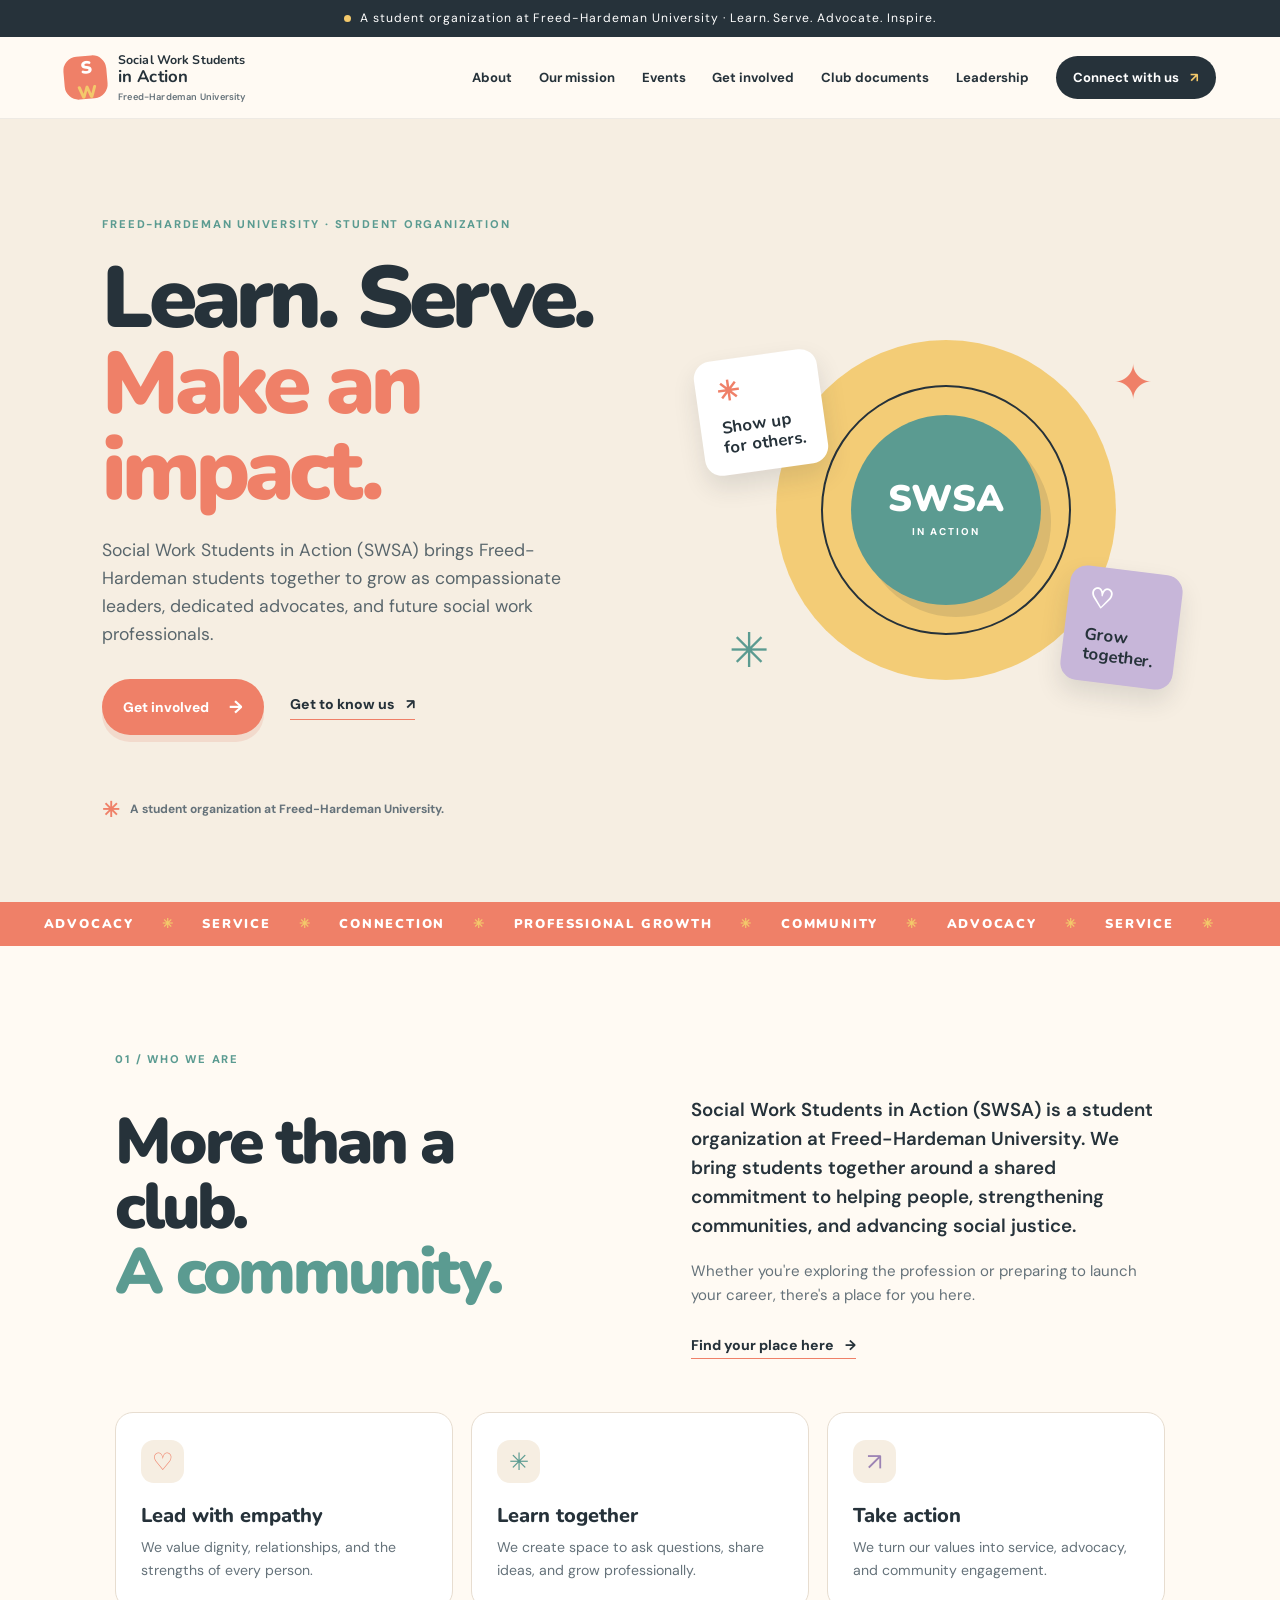
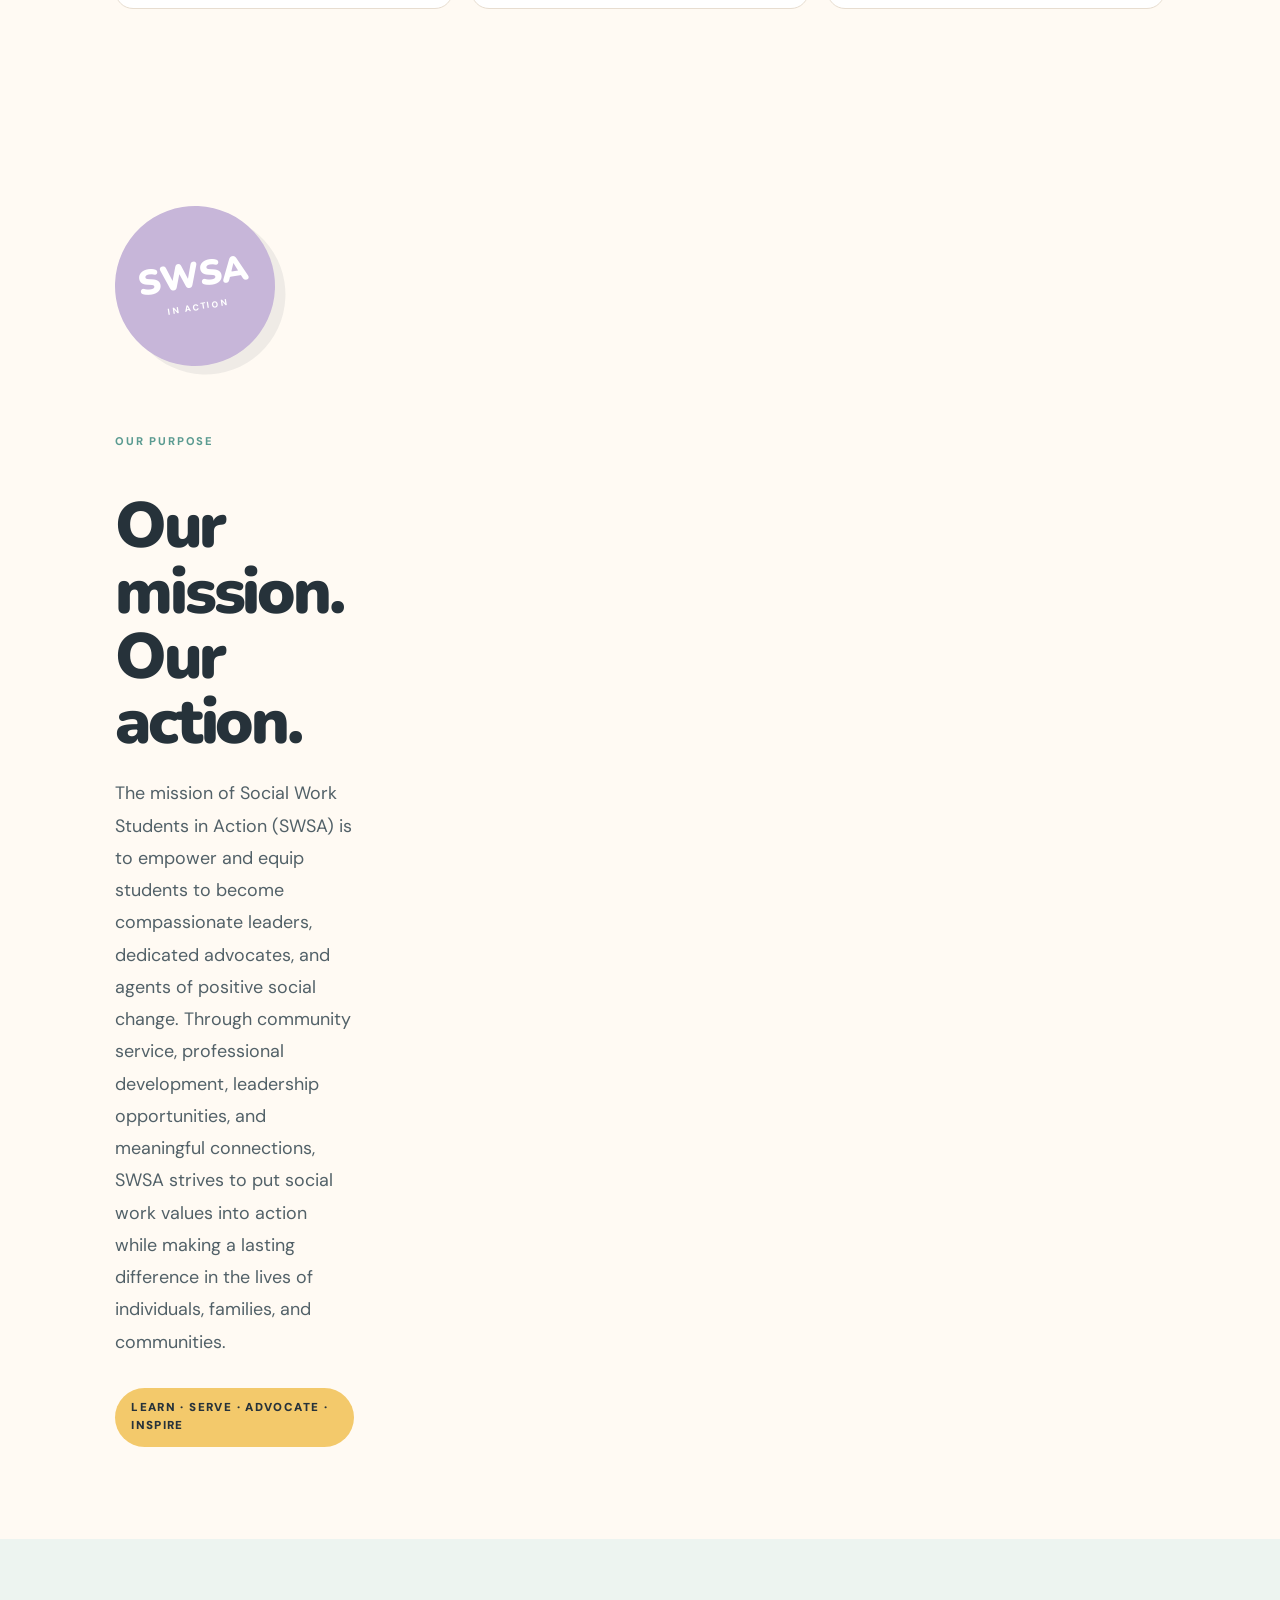
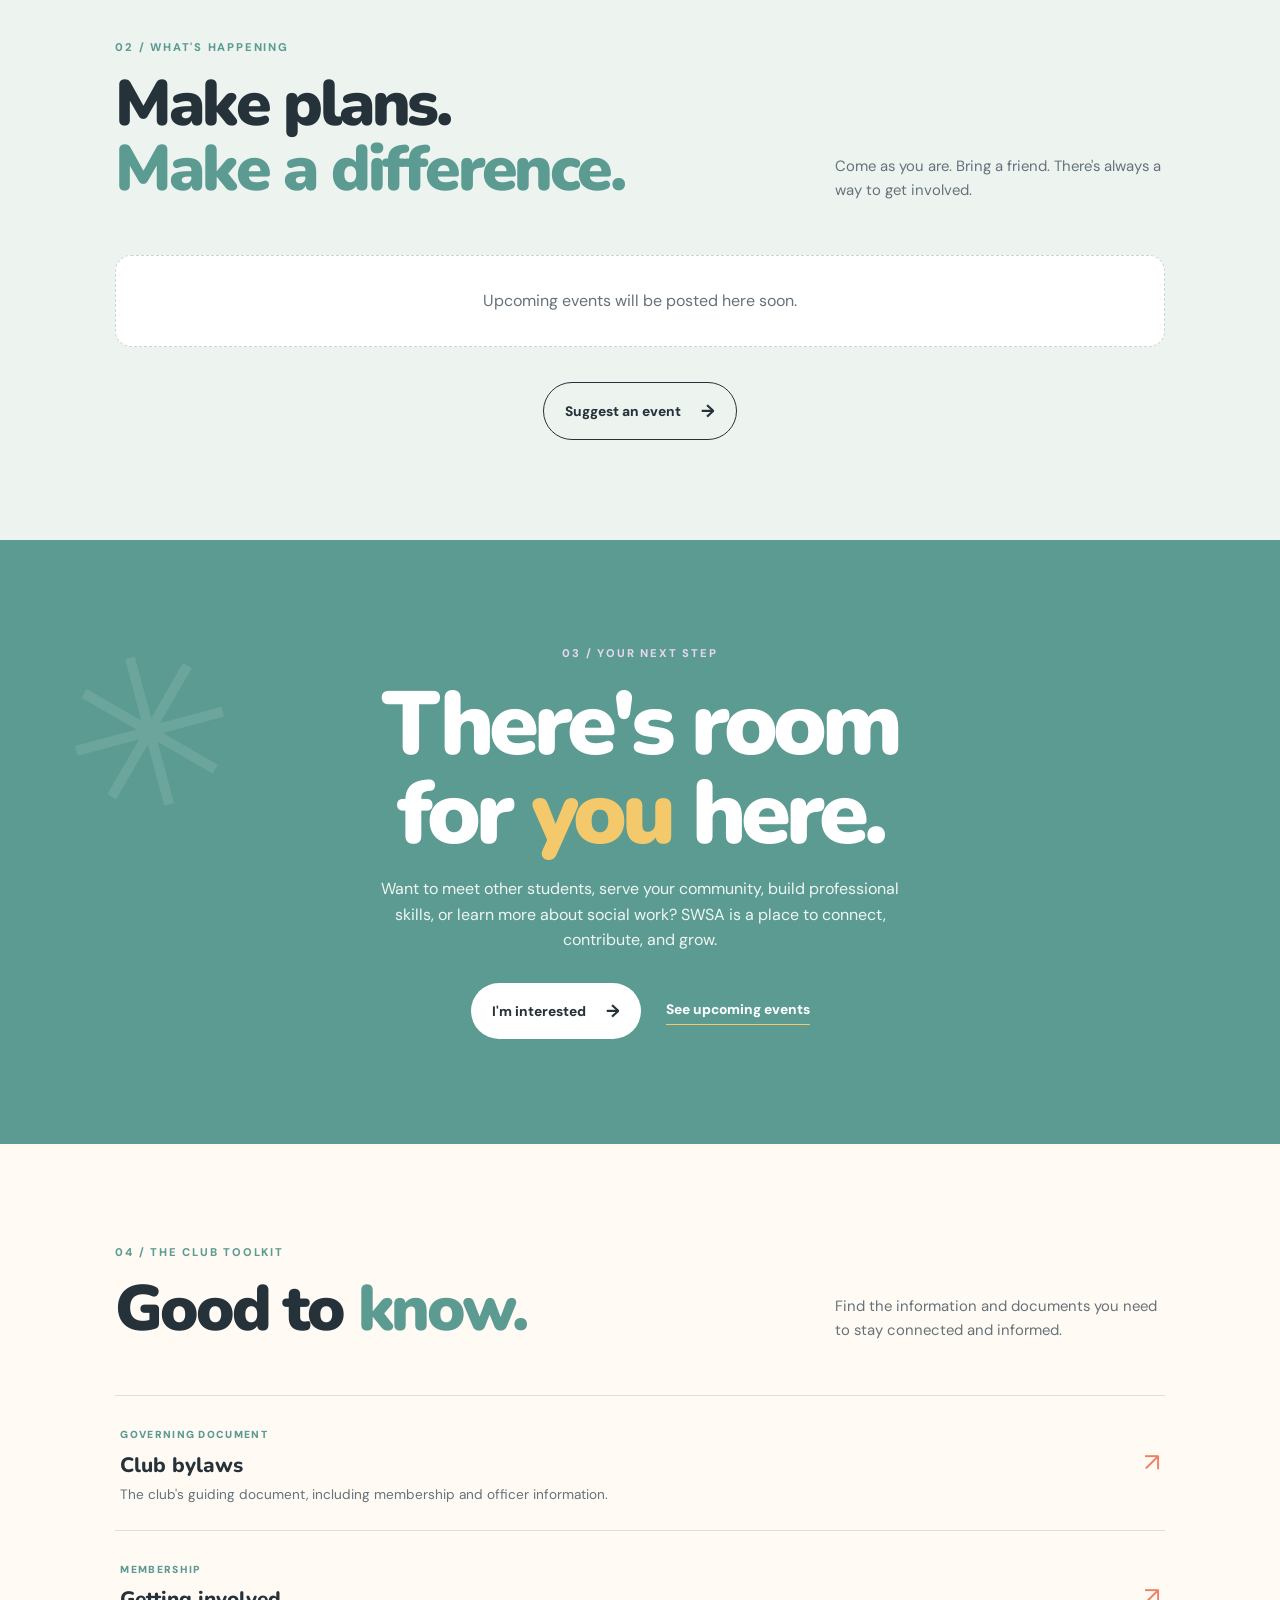
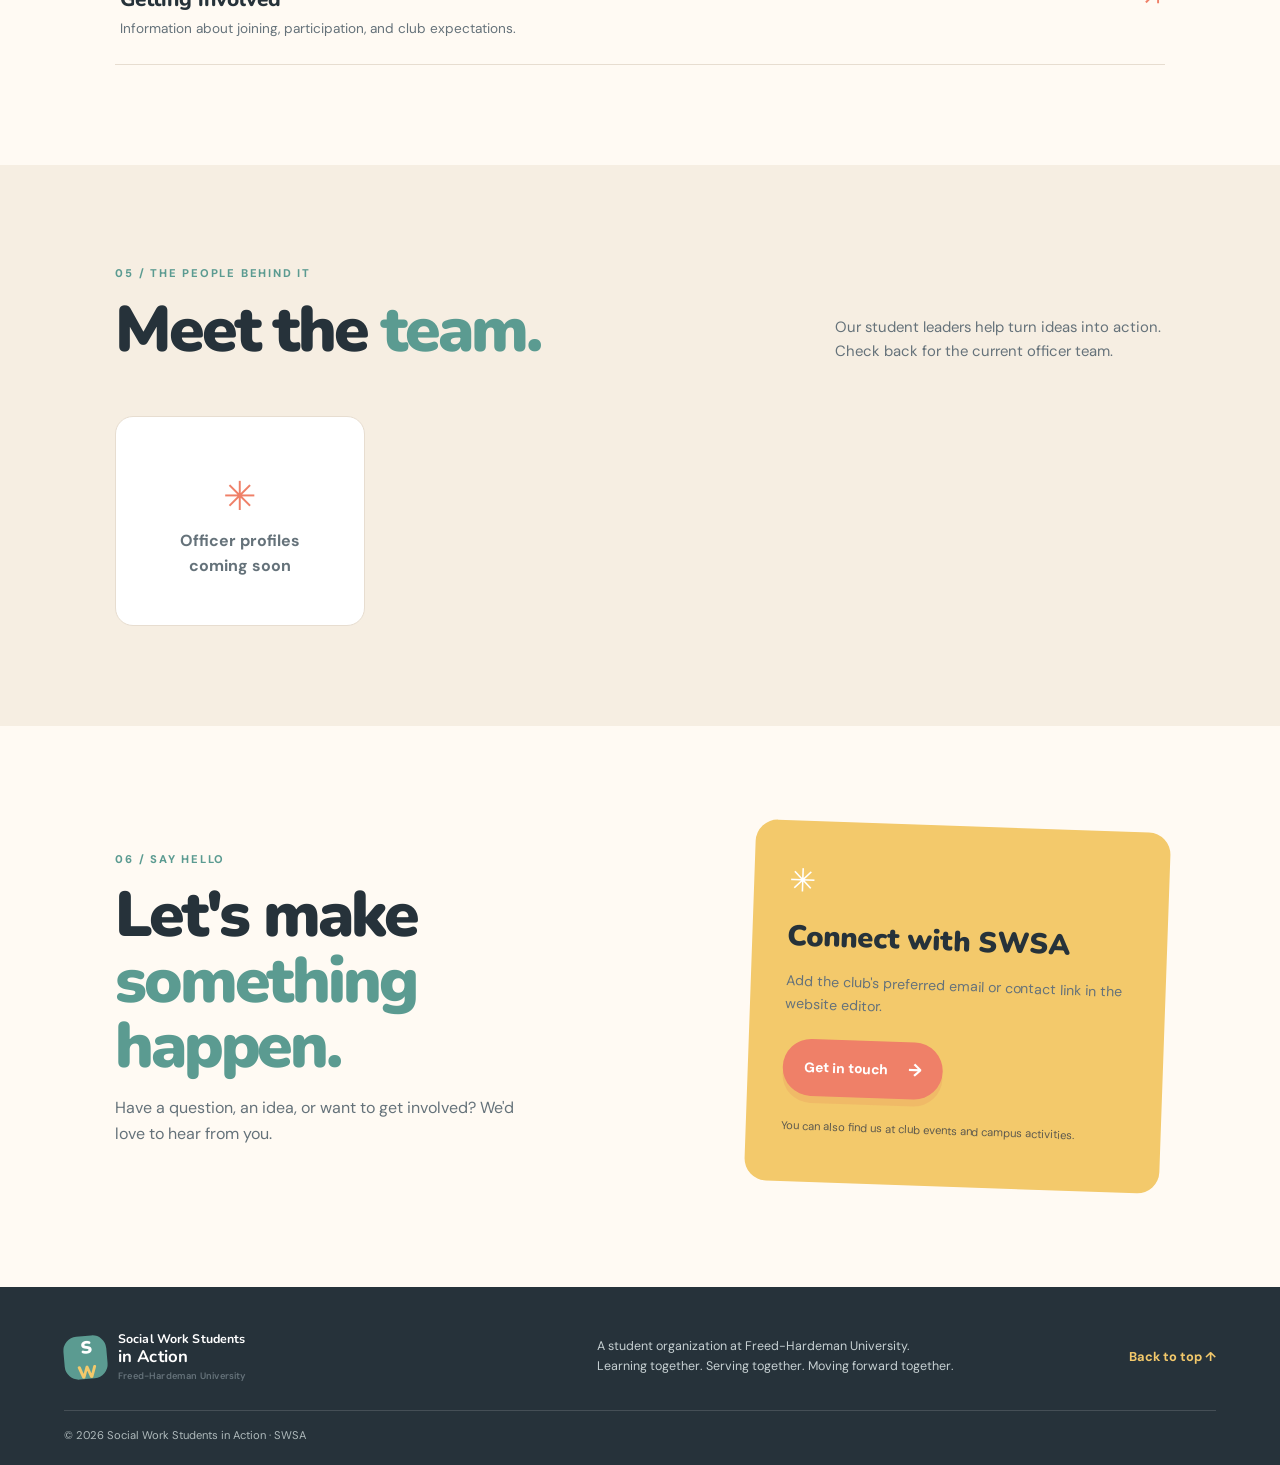
==== index.html @ 21ebb4bf "Add files via upload" ====
<!doctype html>
<html lang="en">
<head>
  <meta charset="utf-8"><meta name="viewport" content="width=device-width,initial-scale=1">
  <meta name="description" content="Social Work Students in Action (SWSA) — connection, service, and professional growth.">
  <title>Social Work Students in Action | SWSA</title>
  <link rel="preconnect" href="https://fonts.googleapis.com"><link rel="preconnect" href="https://fonts.gstatic.com" crossorigin>
  <link href="https://fonts.googleapis.com/css2?family=DM+Sans:wght@400;500;600;700&family=Nunito:wght@600;700;800;900&display=swap" rel="stylesheet">
  <link rel="stylesheet" href="styles.css">
</head>
<body>
  <div class="announcement" id="announcement"><span class="announcement-dot"></span><span id="announcementText">Making connections. Creating change. Taking action.</span></div>
  <header class="site-header">
    <a class="brand" href="#home" aria-label="SWSA home"><span class="brand-mark">S<span>W</span></span><span class="brand-name">Social Work Students<br><b>in Action</b><small class="brand-affiliation">Freed-Hardeman University</small></span></a>
    <button class="menu-toggle" id="menuToggle" aria-label="Open navigation" aria-expanded="false">☰</button>
    <nav id="mainNav"><a href="#about">About</a><a href="#mission">Our mission</a><a href="#events">Events</a><a href="#get-involved">Get involved</a><a href="#documents">Club documents</a><a href="#leadership">Leadership</a><a class="nav-cta" href="#contact">Connect with us <span>↗</span></a></nav>
  </header>
  <main>
    <section class="hero" id="home">
      <div class="hero-copy"><p class="eyebrow" id="heroEyebrow">FREED-HARDEMAN UNIVERSITY · STUDENT ORGANIZATION</p><h1 id="heroTitle">Learn. Serve.<br><span>Make an impact.</span></h1><p class="hero-lede" id="heroIntro">Social Work Students in Action (SWSA) brings Freed-Hardeman students together to grow as compassionate leaders, dedicated advocates, and future social work professionals.</p><div class="hero-actions"><a class="button button-primary" href="#get-involved">Get involved <span>→</span></a><a class="text-link" href="#about">Get to know us <span>↗</span></a></div><div class="hero-note"><span class="sparkle">✳</span><span>A student organization at Freed-Hardeman University.</span></div></div>
      <div class="hero-art" aria-label="Decorative illustration"><div class="art-sun"></div><div class="art-card art-card-one"><span>✳</span><b>Show up<br>for others.</b></div><div class="art-card art-card-two"><span>♡</span><b>Grow<br>together.</b></div><div class="art-circle"><div class="circle-inner">SWSA<br><small>IN ACTION</small></div></div><div class="art-leaf leaf-one">✦</div><div class="art-leaf leaf-two">✳</div></div>
    </section>
    <section class="ticker"><div>ADVOCACY <i>✳</i> SERVICE <i>✳</i> CONNECTION <i>✳</i> PROFESSIONAL GROWTH <i>✳</i> COMMUNITY <i>✳</i> ADVOCACY <i>✳</i> SERVICE <i>✳</i></div></section>
    <section class="section about-section" id="about"><div class="section-kicker">01 / WHO WE ARE</div><div class="section-grid"><div><h2 id="aboutTitle">More than a club.<br><span>A community.</span></h2></div><div><p class="section-lede" id="aboutText">Social Work Students in Action (SWSA) brings students together around a shared commitment to helping people, strengthening communities, and advancing social justice.</p><p id="aboutExtra">Whether you're exploring the profession or preparing to launch your career, there's a place for you here.</p><a class="underlined-link" href="#get-involved">Find your place here <span>→</span></a></div></div><div class="values-grid" id="valuesGrid"><article><span class="value-icon">♡</span><h3>Lead with empathy</h3><p>We value dignity, relationships, and the strengths of every person.</p></article><article><span class="value-icon">✳</span><h3>Learn together</h3><p>We create space to ask questions, share ideas, and grow professionally.</p></article><article><span class="value-icon">↗</span><h3>Take action</h3><p>We turn our values into service, advocacy, and community engagement.</p></article></div></section>
    <section class="mission-section" id="mission"><div class="mission-stamp">SWSA<br><small>IN ACTION</small></div><div class="section-kicker">OUR PURPOSE</div><div class="mission-copy"><h2 id="missionTitle">Our mission.<br><span>Our action.</span></h2><p id="missionStatement">The mission of Social Work Students in Action (SWSA) is to empower and equip students to become compassionate leaders, dedicated advocates, and agents of positive social change. Through community service, professional development, leadership opportunities, and meaningful connections, SWSA strives to put social work values into action while making a lasting difference in the lives of individuals, families, and communities.</p><div class="mission-tagline" id="missionTagline">LEARN · SERVE · ADVOCATE · INSPIRE</div></div></section>
    <section class="events-section" id="events"><div class="section-head"><div><div class="section-kicker">02 / WHAT'S HAPPENING</div><h2>Make plans.<br><span>Make a difference.</span></h2></div><p>Come as you are. Bring a friend. There's always a way to get involved.</p></div><div class="events-grid" id="eventsGrid"><div class="empty-state">Upcoming events will be posted here soon.</div></div><div class="centered"><a class="button button-outline" href="#contact">Suggest an event <span>→</span></a></div></section>
    <section class="join-section" id="get-involved"><div class="join-shape">✳</div><div class="section-kicker">03 / YOUR NEXT STEP</div><h2>There's room<br>for <span>you</span> here.</h2><p id="joinText">Whether you want to meet other students, volunteer, build your resume, or learn more about the profession, SWSA is a place to get connected.</p><div class="join-actions"><a class="button button-light" id="joinLink" href="#contact">I'm interested <span>→</span></a><a class="join-secondary" href="#events">See upcoming events</a></div></section>
    <section class="resources-section" id="documents"><div class="section-head"><div><div class="section-kicker">04 / THE CLUB TOOLKIT</div><h2>Good to <span>know.</span></h2></div><p>Find the information and documents you need to stay connected and informed.</p></div><div class="resource-list" id="documentsList"><div class="resource-row"><div><span class="resource-type">GOVERNING DOCUMENT</span><h3>Club bylaws</h3><p>The club's guiding document, including membership and officer information.</p></div><span class="resource-arrow">↗</span></div><div class="resource-row"><div><span class="resource-type">MEMBERSHIP</span><h3>Getting involved</h3><p>Information about joining, participation, and club expectations.</p></div><span class="resource-arrow">↗</span></div></div></section>
    <section class="leadership-section" id="leadership"><div class="section-kicker">05 / THE PEOPLE BEHIND IT</div><div class="section-head"><h2>Meet the <span>team.</span></h2><p>Our student leaders help turn ideas into action. Check back for the current officer team.</p></div><div class="leaders-grid" id="leadersGrid"><div class="leader-placeholder"><span>✳</span><b>Officer profiles<br>coming soon</b></div></div></section>
    <section class="contact-section" id="contact"><div><div class="section-kicker">06 / SAY HELLO</div><h2>Let's make<br><span>something happen.</span></h2><p id="contactText">Have a question, an idea, or want to get involved? We'd love to hear from you.</p></div><div class="contact-card"><span class="contact-spark">✳</span><h3>Connect with SWSA</h3><p id="contactEmail">Add the club's preferred email or contact link in the website editor.</p><a id="contactLink" class="button button-primary" href="mailto:">Get in touch <span>→</span></a><p class="small-note">You can also find us at club events and campus activities.</p></div></section>
  </main>
  <footer><a class="brand footer-brand" href="#home"><span class="brand-mark">S<span>W</span></span><span class="brand-name">Social Work Students<br><b>in Action</b><small class="brand-affiliation">Freed-Hardeman University</small></span></a><p>A student organization at Freed-Hardeman University.<br>Learning together. Serving together. Moving forward together.</p><a href="#home" class="back-top">Back to top ↑</a><div class="copyright">© <span id="year"></span> Social Work Students in Action · SWSA</div></footer>
  <script src="script.js"></script>
</body></html>
---- styles.css ----
:root{--ink:#26323a;--muted:#65727a;--paper:#fffaf3;--cream:#f6eee2;--coral:#ef8068;--coral-dark:#d96550;--teal:#5b9b91;--yellow:#f3c96b;--lilac:#c7b6d9;--line:#e7ddd0;--white:#fff;--display:'Nunito',sans-serif;--body:'DM Sans',sans-serif}*{box-sizing:border-box}html{scroll-behavior:smooth;scroll-padding-top:90px}body{margin:0;background:var(--paper);color:var(--ink);font-family:var(--body);line-height:1.6}.announcement{background:var(--ink);color:#fff;text-align:center;padding:9px 18px;font-size:.76rem;letter-spacing:.08em}.announcement-dot{display:inline-block;width:7px;height:7px;border-radius:50%;background:var(--yellow);margin-right:9px}.site-header{height:82px;padding:0 max(5vw,24px);display:flex;align-items:center;justify-content:space-between;background:var(--paper);position:sticky;top:0;z-index:20;border-bottom:1px solid rgba(38,50,58,.08)}.brand{display:flex;align-items:center;gap:11px;text-decoration:none;color:var(--ink)}.brand-mark{width:43px;height:43px;border-radius:14px;background:var(--coral);color:white;display:grid;place-items:center;font:900 1.1rem var(--display);letter-spacing:-.1em;transform:rotate(-5deg)}.brand-mark span{color:var(--yellow)}.brand-name{font:700 .78rem/1.15 var(--display);letter-spacing:.01em}.brand-name b{font-size:1.05rem}.brand-affiliation{display:block;font:600 .58rem var(--body);color:var(--muted);letter-spacing:.02em;margin-top:4px}.site-header nav{display:flex;align-items:center;gap:clamp(14px,2.1vw,32px)}.site-header nav a{color:var(--ink);font-size:.82rem;text-decoration:none;font-weight:700}.site-header nav a:hover,.text-link:hover,.underlined-link:hover{color:var(--coral-dark)}.site-header nav .nav-cta{background:var(--ink);color:white;padding:11px 17px;border-radius:30px}.nav-cta span{color:var(--yellow);padding-left:8px}.menu-toggle{display:none;border:0;background:none;font-size:1.5rem;color:var(--ink)}.hero{min-height:590px;padding:85px max(8vw,30px) 76px;display:grid;grid-template-columns:1.05fr .95fr;align-items:center;gap:4vw;overflow:hidden;background:var(--cream)}.eyebrow,.section-kicker{font-size:.7rem;letter-spacing:.16em;font-weight:800;color:var(--teal)}.hero h1,.join-section h2{font:900 clamp(3.5rem,6.8vw,6.5rem)/.99 var(--display);letter-spacing:-.055em;margin:22px 0}.hero h1 span{color:var(--coral)}.hero-lede{font-size:1.1rem;max-width:510px;color:#59666c}.hero-actions{display:flex;align-items:center;gap:26px;margin-top:30px}.button{display:inline-flex;align-items:center;gap:20px;text-decoration:none;font-weight:800;font-size:.86rem;padding:14px 21px;border-radius:40px;transition:.2s}.button:hover{transform:translateY(-2px)}.button-primary{background:var(--coral);color:white;box-shadow:0 7px 0 rgba(217,101,80,.15)}.button-primary:hover{background:var(--coral-dark)}.button span{font-size:1.1rem}.text-link,.underlined-link{color:var(--ink);font-weight:800;text-decoration:none;border-bottom:1px solid var(--coral);padding-bottom:4px;font-size:.88rem}.text-link span,.underlined-link span{margin-left:8px}.hero-note{display:flex;align-items:center;gap:10px;margin-top:58px;color:var(--muted);font-size:.75rem;font-weight:700}.sparkle{color:var(--coral);font-size:1.3rem}.hero-art{height:410px;position:relative;max-width:520px;width:100%;justify-self:center}.art-sun{position:absolute;width:340px;height:340px;background:var(--yellow);border-radius:50%;top:30px;left:85px;opacity:.9}.art-circle{position:absolute;width:250px;height:250px;border:2px solid var(--ink);border-radius:50%;top:75px;left:130px;display:grid;place-items:center;transform:rotate(12deg)}.circle-inner{width:190px;height:190px;border-radius:50%;background:var(--teal);color:white;display:grid;place-content:center;text-align:center;font:900 2.3rem/.95 var(--display);transform:rotate(-12deg);box-shadow:10px 12px 0 rgba(38,50,58,.12)}.circle-inner small{font:800 .62rem var(--body);letter-spacing:.2em;margin-top:8px}.art-card{position:absolute;z-index:2;padding:17px 21px;border-radius:17px;box-shadow:0 12px 24px #26323a20;font:800 1.05rem/1.2 var(--display)}.art-card span{display:block;font-size:1.7rem;margin-bottom:8px}.art-card-one{background:#fff;top:45px;left:8px;transform:rotate(-8deg)}.art-card-one span{color:var(--coral)}.art-card-two{background:var(--lilac);right:0;bottom:35px;transform:rotate(7deg)}.art-card-two span{color:#fff}.art-leaf{position:absolute;color:var(--coral);font-size:3rem}.leaf-one{right:25px;top:35px}.leaf-two{left:38px;bottom:30px;color:var(--teal)}.ticker{overflow:hidden;background:var(--coral);color:white;padding:13px 0;font:900 .8rem var(--display);letter-spacing:.14em;white-space:nowrap}.ticker div{text-align:center}.ticker i{font-style:normal;color:var(--yellow);padding:0 22px}.section{padding:105px max(9vw,30px)}.section-grid{display:grid;grid-template-columns:1fr 1fr;gap:8vw;margin:26px 0 55px}.section h2,.section-head h2,.resources-section h2,.leadership-section h2,.contact-section h2{font:900 clamp(2.8rem,5vw,4.8rem)/1.02 var(--display);letter-spacing:-.05em;margin:15px 0}.section h2 span,.section-head h2 span,.resources-section h2 span,.leadership-section h2 span,.contact-section h2 span{color:var(--teal)}.section-lede{font-size:1.17rem;font-weight:600;line-height:1.55;margin-top:0}.section-grid p:not(.section-lede){color:var(--muted);font-size:.94rem;margin-bottom:25px}.values-grid{display:grid;grid-template-columns:repeat(3,1fr);gap:18px}.values-grid article{background:white;border:1px solid var(--line);border-radius:18px;padding:27px 25px}.value-icon{display:grid;place-items:center;width:43px;height:43px;border-radius:13px;background:var(--cream);color:var(--coral);font-size:1.5rem}.values-grid article:nth-child(2) .value-icon{color:var(--teal)}.values-grid article:nth-child(3) .value-icon{color:#9c83b4}.values-grid h3{font:800 1.25rem var(--display);margin:19px 0 7px}.values-grid p{font-size:.88rem;color:var(--muted);margin:0}.events-section{background:#edf4f0;padding:100px max(9vw,30px)}.section-head{display:flex;align-items:end;justify-content:space-between;gap:40px;margin-bottom:38px}.section-head>p{max-width:330px;color:var(--muted);font-size:.93rem}.events-grid{display:grid;grid-template-columns:repeat(3,1fr);gap:18px}.event-card{background:white;border-radius:18px;overflow:hidden;border:1px solid #dce8e2}.event-top{height:125px;background:var(--yellow);padding:20px;display:flex;justify-content:space-between;align-items:flex-start}.event-card:nth-child(3n+2) .event-top{background:var(--lilac)}.event-card:nth-child(3n) .event-top{background:#f3b3a4}.event-date{font:900 2rem/.9 var(--display)}.event-date small{display:block;font:800 .68rem var(--body);letter-spacing:.1em;margin-top:8px}.event-type{font-size:.65rem;letter-spacing:.1em;font-weight:900;background:#ffffff9c;padding:7px 10px;border-radius:20px}.event-body{padding:22px}.event-body h3{font:800 1.25rem var(--display);margin:0 0 8px}.event-body p{font-size:.85rem;color:var(--muted);margin:0 0 15px}.event-meta{font-size:.75rem;font-weight:700;color:var(--teal)}.event-link{display:inline-block;margin-top:15px;color:var(--ink);font-size:.8rem;font-weight:800;text-decoration:none;border-bottom:1px solid var(--coral)}.empty-state{grid-column:1/-1;background:#fff;border:1px dashed #c8d8d0;border-radius:16px;padding:32px;text-align:center;color:var(--muted)}.centered{text-align:center;margin-top:35px}.button-outline{border:1px solid var(--ink);color:var(--ink)}.join-section{position:relative;text-align:center;padding:105px 24px;background:var(--teal);color:white;overflow:hidden}.join-section .section-kicker{color:#e5d7f1}.join-section h2{font-size:clamp(3.5rem,7vw,6rem);margin:18px 0}.join-section h2 span{color:var(--yellow)}.join-section>p{max-width:540px;margin:0 auto;color:#f0f7f4}.join-actions{display:flex;justify-content:center;align-items:center;gap:25px;margin-top:30px}.button-light{background:white;color:var(--ink)}.join-secondary{color:white;font-size:.86rem;font-weight:800;text-decoration:none;border-bottom:1px solid var(--yellow);padding-bottom:4px}.join-shape{position:absolute;font-size:13rem;opacity:.1;left:5%;top:5%;transform:rotate(-15deg)}.resources-section,.leadership-section{padding:100px max(9vw,30px)}.resource-list{border-top:1px solid var(--line)}.resource-row{display:flex;align-items:center;justify-content:space-between;gap:20px;padding:24px 5px;border-bottom:1px solid var(--line);text-decoration:none;color:var(--ink)}.resource-row h3{font:800 1.3rem var(--display);margin:5px 0}.resource-row p{font-size:.85rem;color:var(--muted);margin:0}.resource-type{font-size:.64rem;letter-spacing:.13em;color:var(--teal);font-weight:900}.resource-arrow{font-size:1.6rem;color:var(--coral)}.leadership-section{background:var(--cream)}.leaders-grid{display:grid;grid-template-columns:repeat(4,1fr);gap:17px}.leader-card,.leader-placeholder{background:white;border-radius:18px;padding:20px;border:1px solid var(--line)}.leader-avatar{height:160px;border-radius:13px;background:var(--lilac);display:grid;place-items:center;font:900 3rem var(--display);color:white;margin-bottom:15px}.leader-card:nth-child(3n+2) .leader-avatar{background:var(--teal)}.leader-card:nth-child(3n) .leader-avatar{background:var(--coral)}.leader-card h3{font:800 1.1rem var(--display);margin:0}.leader-card p{font-size:.8rem;color:var(--muted);margin:3px 0}.leader-placeholder{min-height:210px;display:grid;place-content:center;text-align:center;color:var(--muted)}.leader-placeholder span{font-size:2.5rem;color:var(--coral)}.contact-section{padding:100px max(9vw,30px);display:grid;grid-template-columns:1fr .8fr;gap:9vw;align-items:center}.contact-section h2{font-size:clamp(2.8rem,5vw,4.8rem)}.contact-section>div>p{max-width:420px;color:var(--muted)}.contact-card{position:relative;background:var(--yellow);padding:35px;border-radius:22px;transform:rotate(2deg)}.contact-spark{font-size:2rem;color:white}.contact-card h3{font:900 1.8rem var(--display);margin:10px 0}.contact-card p{font-size:.88rem}.contact-card .button{margin-top:10px}.contact-card .small-note{font-size:.7rem;color:#5d594e;margin-top:22px}footer{background:var(--ink);color:white;padding:38px max(5vw,24px) 20px;display:grid;grid-template-columns:1fr 1fr auto;gap:20px;align-items:center}.footer-brand{color:white}.footer-brand .brand-mark{background:var(--teal)}footer>p{font-size:.78rem;color:#c6d0d2}footer .back-top{color:var(--yellow);font-size:.8rem;text-decoration:none;font-weight:700}.copyright{grid-column:1/-1;border-top:1px solid #ffffff24;padding-top:16px;color:#aeb9bb;font-size:.7rem}.hidden{display:none!important}
@media(max-width:900px){.site-header nav{gap:12px}.site-header nav a{font-size:.73rem}.hero{padding-top:60px}.hero-art{transform:scale(.88)}.section-grid{gap:4vw}.leaders-grid{grid-template-columns:repeat(2,1fr)}}
@media(max-width:700px){.site-header{height:72px}.menu-toggle{display:block}.site-header nav{display:none;position:absolute;top:71px;left:0;right:0;background:var(--paper);padding:18px 24px 25px;box-shadow:0 12px 18px #26323a14;flex-direction:column;align-items:stretch}.site-header nav.open{display:flex}.site-header nav a{font-size:.9rem;padding:8px}.site-header nav .nav-cta{text-align:center;margin-top:5px}.hero{grid-template-columns:1fr;padding:58px 25px 35px}.hero h1{font-size:clamp(3.6rem,15vw,5.2rem)}.hero-art{height:340px;transform:scale(.78);transform-origin:top center;margin-bottom:-45px}.hero-note{margin-top:35px}.section,.events-section,.resources-section,.leadership-section,.contact-section{padding:72px 25px}.section-grid,.contact-section{grid-template-columns:1fr;gap:20px}.values-grid,.events-grid{grid-template-columns:1fr}.section-head{display:block}.section-head>p{margin-top:18px}.join-section{padding:78px 25px}.join-actions{flex-direction:column;gap:17px}.leaders-grid{grid-template-columns:1fr 1fr}.leader-avatar{height:120px}.contact-card{max-width:440px}.resource-row{align-items:flex-start}.resource-row p{max-width:270px}footer{grid-template-columns:1fr auto}footer>p{grid-column:1/-1;grid-row:2;margin:0}.copyright{grid-row:3}.footer-brand{grid-column:1}.back-top{grid-column:2;grid-row:1}}

.mission-section{position:relative;display:grid;grid-template-columns:.32fr 1fr;gap:5vw;align-items:center;padding:92px max(9vw,30px);background:#fffaf3;overflow:hidden}.mission-section .section-kicker{grid-column:1/-1;margin-bottom:-24px}.mission-copy{max-width:820px}.mission-copy h2{font:900 clamp(2.8rem,5vw,4.6rem)/1.02 var(--display);letter-spacing:-.05em;margin:0 0 22px}.mission-copy h2 span{color:var(--coral)}.mission-copy>p{font-size:1.12rem;line-height:1.8;color:#526168;max-width:780px}.mission-tagline{display:inline-block;margin-top:12px;padding:11px 16px;border-radius:30px;background:#f3c96b;color:#26323a;font-size:.72rem;font-weight:900;letter-spacing:.12em}.mission-stamp{width:160px;height:160px;border-radius:50%;display:grid;place-content:center;text-align:center;background:var(--lilac);color:white;font:900 2.2rem/.95 var(--display);transform:rotate(-9deg);box-shadow:9px 10px 0 #26323a12}.mission-stamp small{font:800 .55rem var(--body);letter-spacing:.2em;margin-top:8px}@media(max-width:700px){.mission-section{grid-template-columns:1fr;padding:72px 25px;gap:24px}.mission-section .section-kicker{margin-bottom:0}.mission-stamp{width:112px;height:112px;font-size:1.6rem}.mission-copy h2{font-size:3rem}}
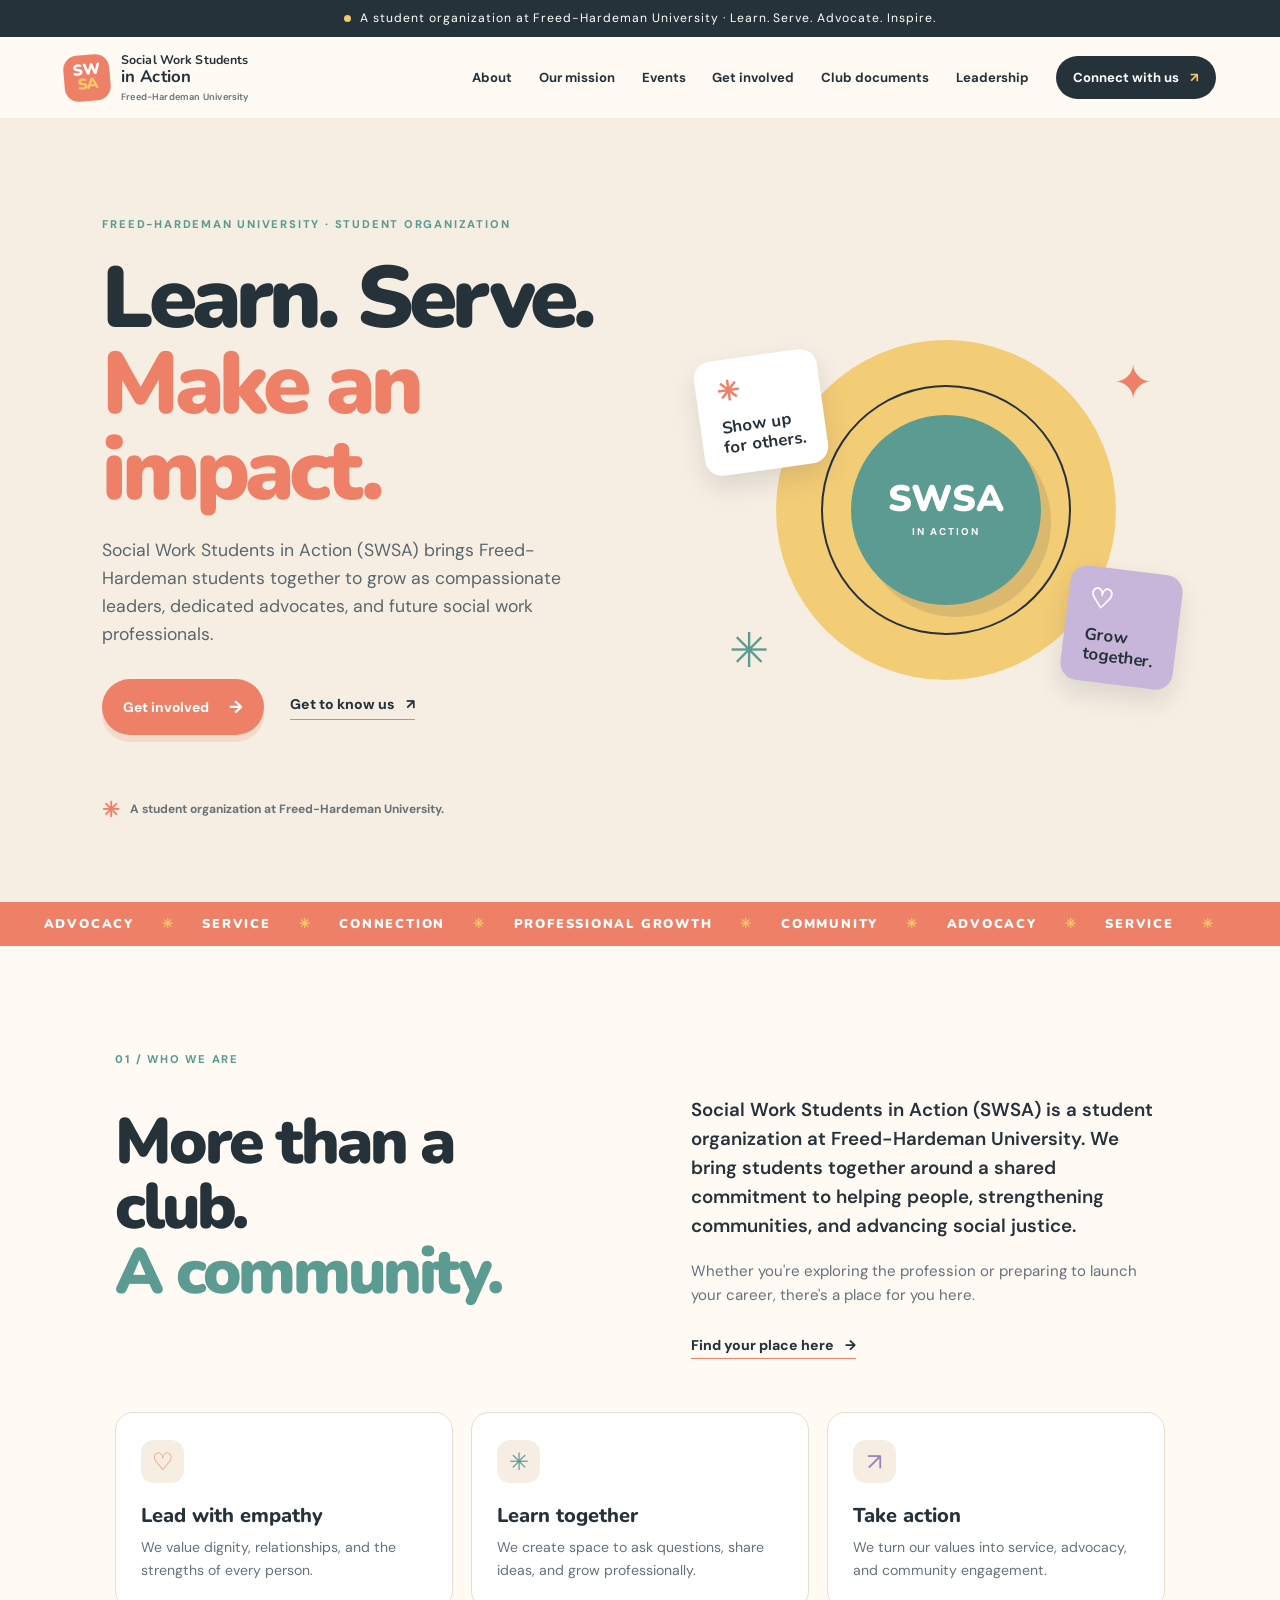
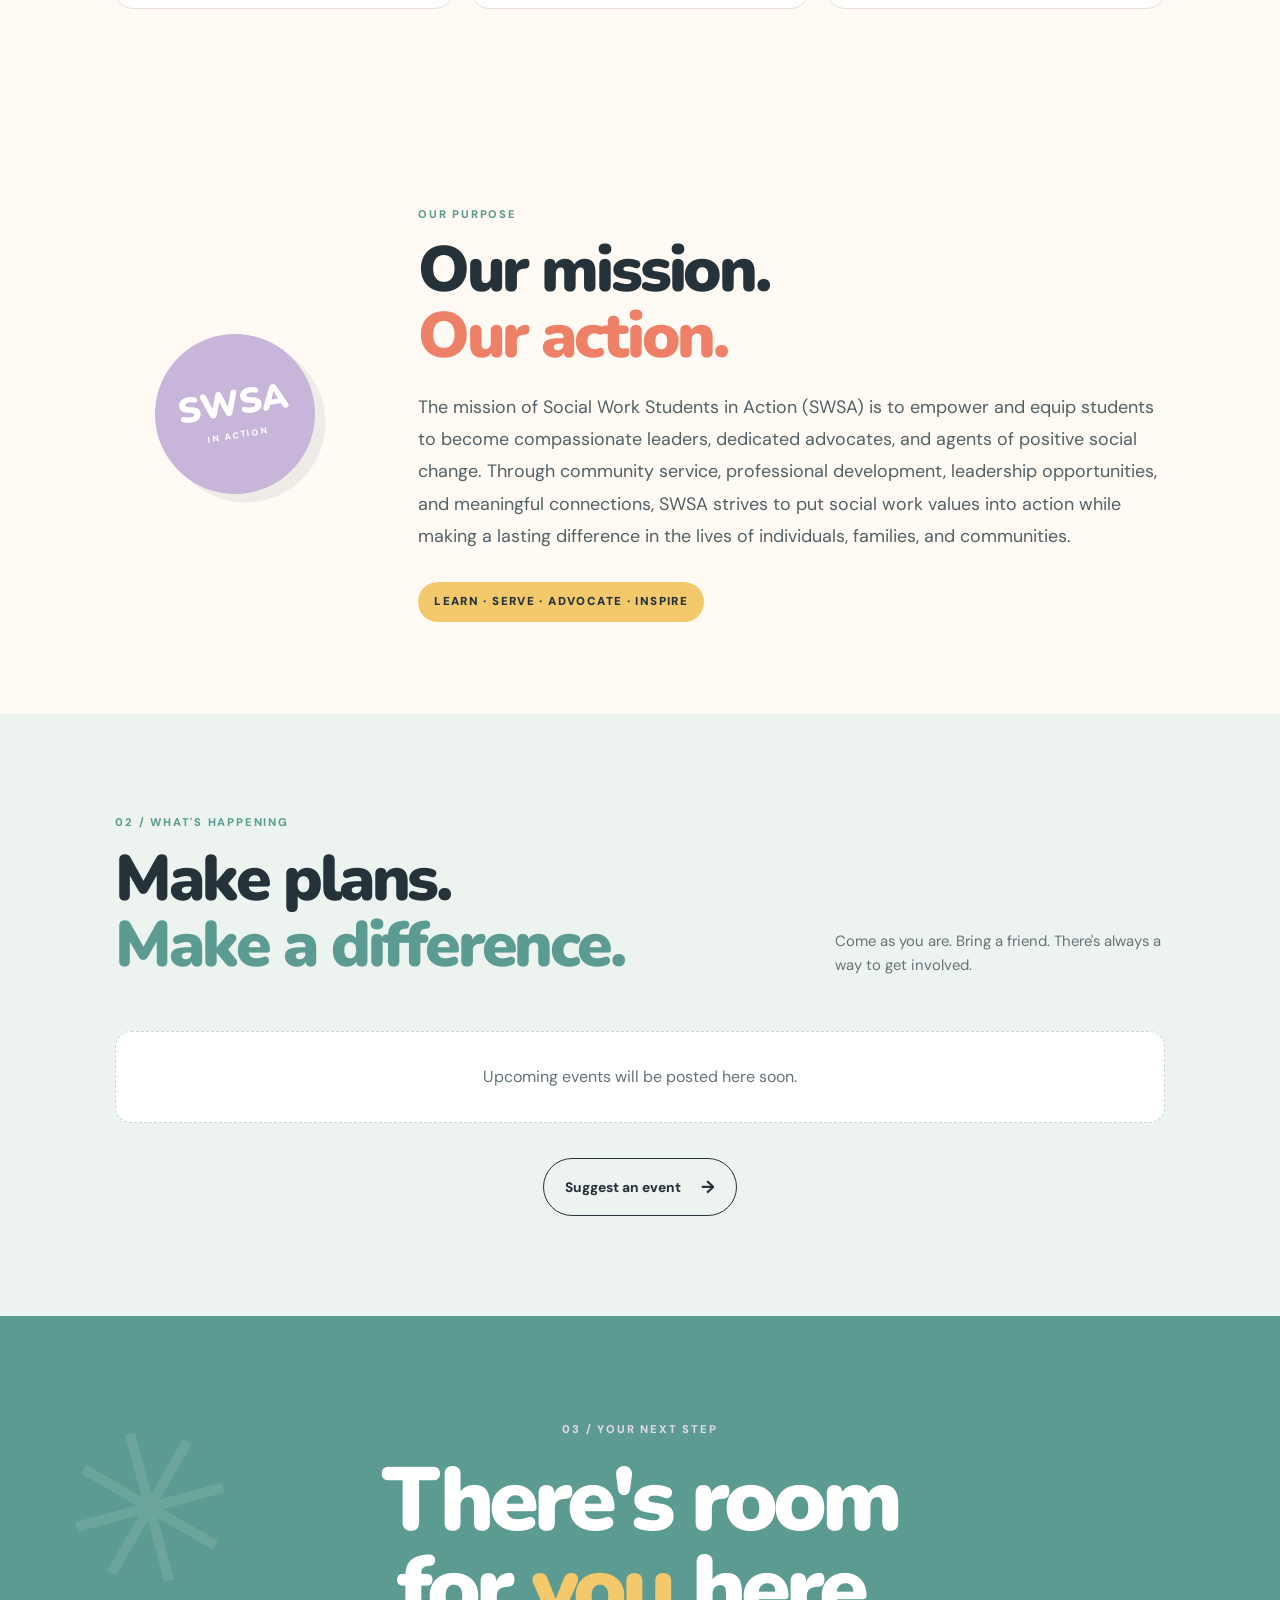
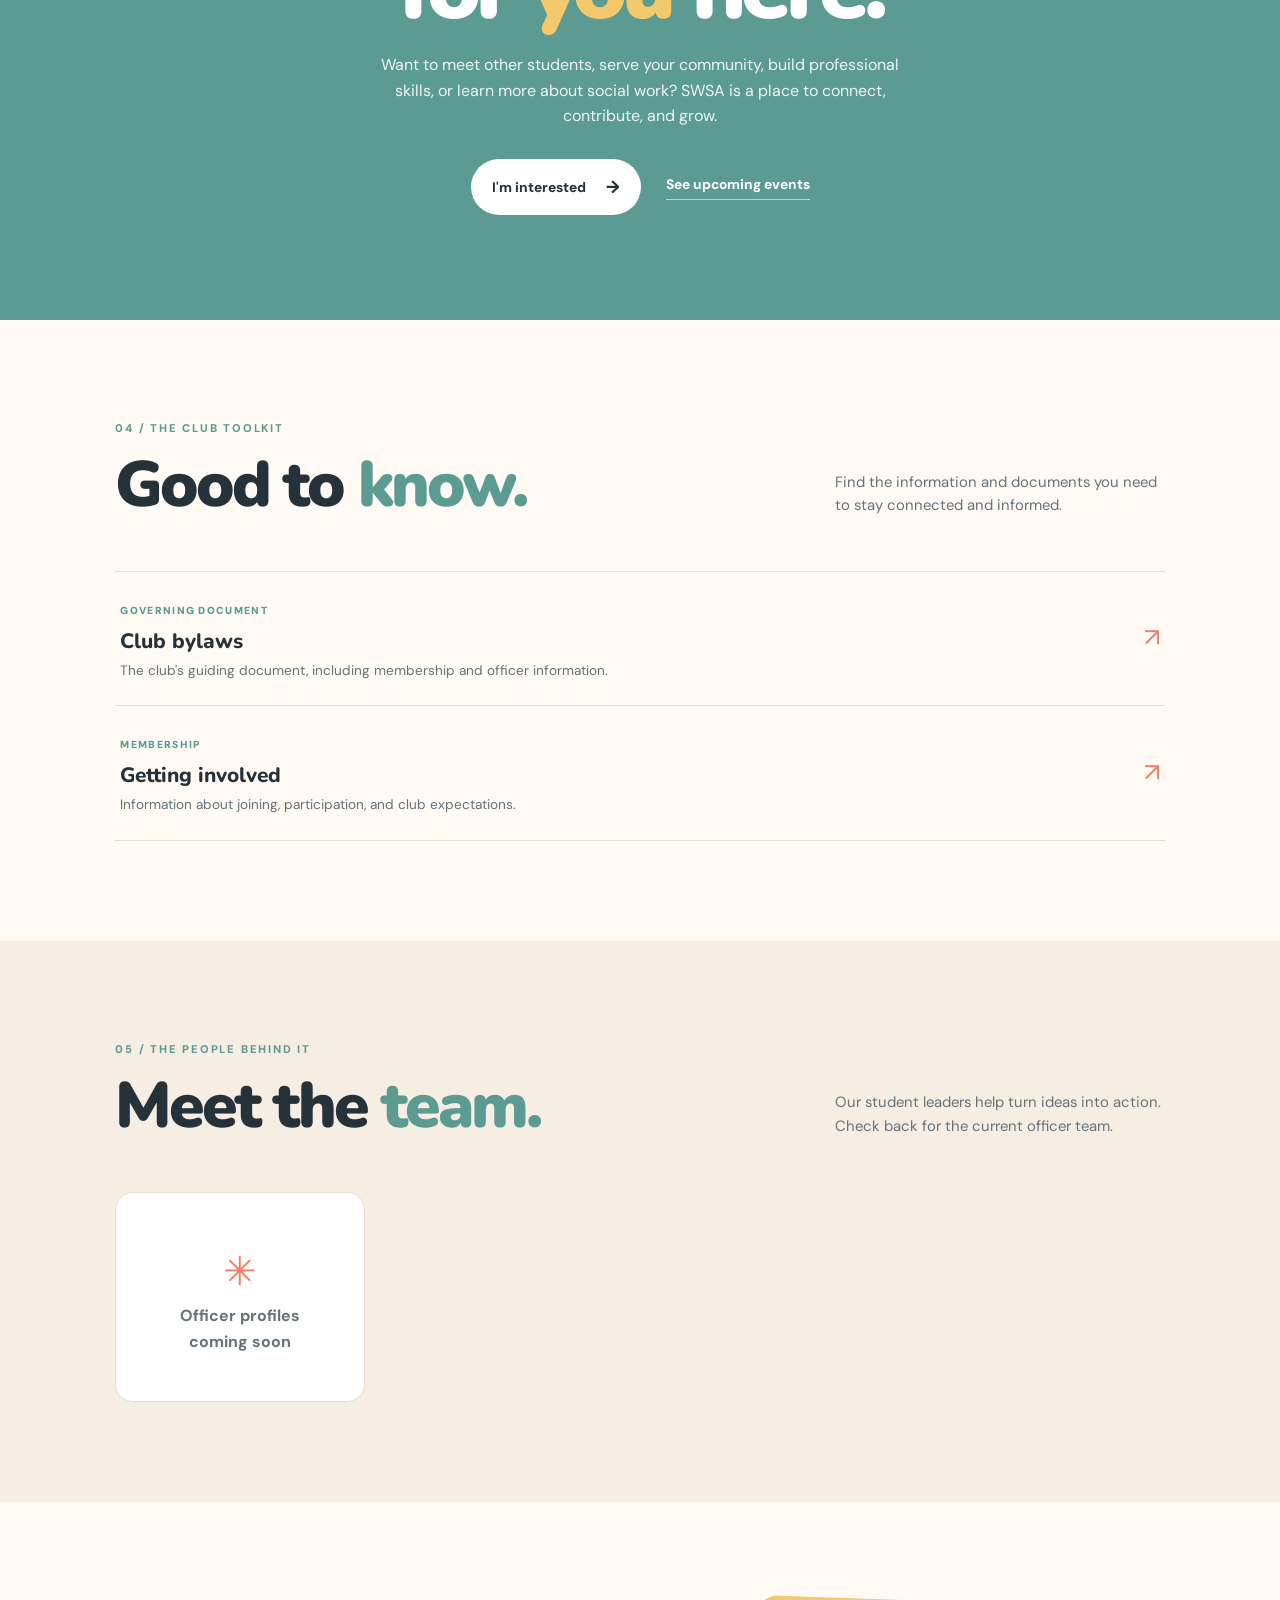
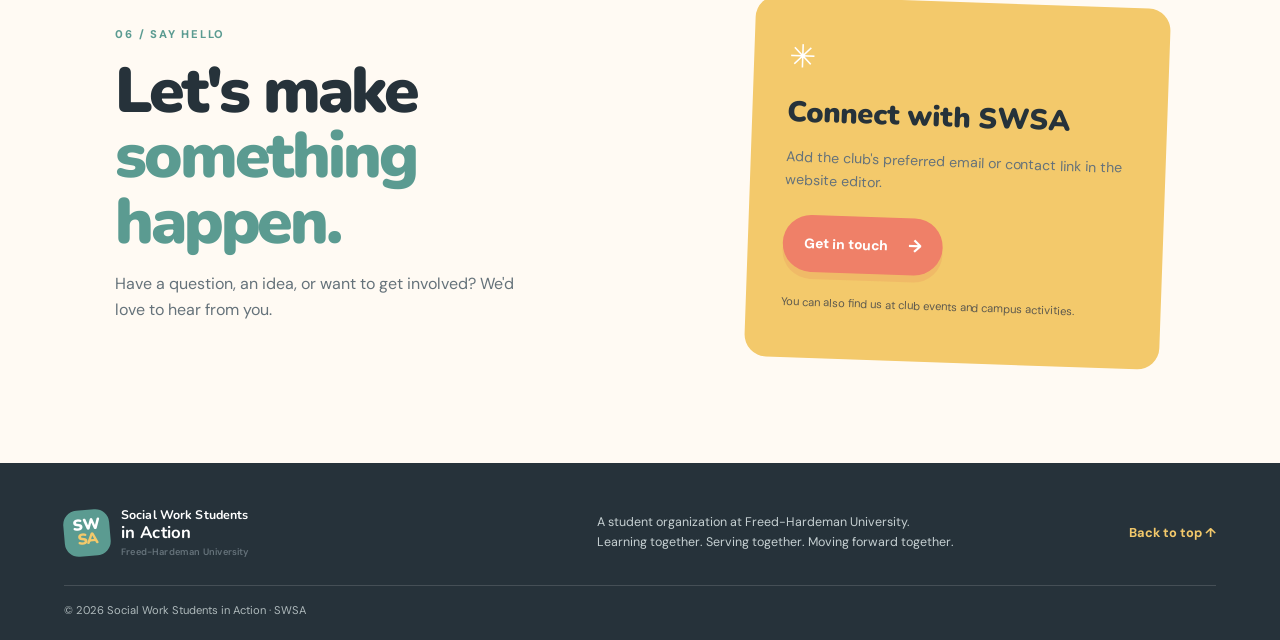
==== commit f4dd7361: "Fix mission section layout and show full "SWSA" in the logo badge (6b007ee3110e6e5190f5617f)" ====
--- a/index.html
+++ b/index.html
@@ -11,7 +11,7 @@
 <body>
   <div class="announcement" id="announcement"><span class="announcement-dot"></span><span id="announcementText">Making connections. Creating change. Taking action.</span></div>
   <header class="site-header">
-    <a class="brand" href="#home" aria-label="SWSA home"><span class="brand-mark">S<span>W</span></span><span class="brand-name">Social Work Students<br><b>in Action</b><small class="brand-affiliation">Freed-Hardeman University</small></span></a>
+    <a class="brand" href="#home" aria-label="SWSA home"><span class="brand-mark" aria-hidden="true">SW<span>SA</span></span><span class="brand-name">Social Work Students<br><b>in Action</b><small class="brand-affiliation">Freed-Hardeman University</small></span></a>
     <button class="menu-toggle" id="menuToggle" aria-label="Open navigation" aria-expanded="false">☰</button>
     <nav id="mainNav"><a href="#about">About</a><a href="#mission">Our mission</a><a href="#events">Events</a><a href="#get-involved">Get involved</a><a href="#documents">Club documents</a><a href="#leadership">Leadership</a><a class="nav-cta" href="#contact">Connect with us <span>↗</span></a></nav>
   </header>
@@ -29,6 +29,6 @@
     <section class="leadership-section" id="leadership"><div class="section-kicker">05 / THE PEOPLE BEHIND IT</div><div class="section-head"><h2>Meet the <span>team.</span></h2><p>Our student leaders help turn ideas into action. Check back for the current officer team.</p></div><div class="leaders-grid" id="leadersGrid"><div class="leader-placeholder"><span>✳</span><b>Officer profiles<br>coming soon</b></div></div></section>
     <section class="contact-section" id="contact"><div><div class="section-kicker">06 / SAY HELLO</div><h2>Let's make<br><span>something happen.</span></h2><p id="contactText">Have a question, an idea, or want to get involved? We'd love to hear from you.</p></div><div class="contact-card"><span class="contact-spark">✳</span><h3>Connect with SWSA</h3><p id="contactEmail">Add the club's preferred email or contact link in the website editor.</p><a id="contactLink" class="button button-primary" href="mailto:">Get in touch <span>→</span></a><p class="small-note">You can also find us at club events and campus activities.</p></div></section>
   </main>
-  <footer><a class="brand footer-brand" href="#home"><span class="brand-mark">S<span>W</span></span><span class="brand-name">Social Work Students<br><b>in Action</b><small class="brand-affiliation">Freed-Hardeman University</small></span></a><p>A student organization at Freed-Hardeman University.<br>Learning together. Serving together. Moving forward together.</p><a href="#home" class="back-top">Back to top ↑</a><div class="copyright">© <span id="year"></span> Social Work Students in Action · SWSA</div></footer>
+  <footer><a class="brand footer-brand" href="#home"><span class="brand-mark" aria-hidden="true">SW<span>SA</span></span><span class="brand-name">Social Work Students<br><b>in Action</b><small class="brand-affiliation">Freed-Hardeman University</small></span></a><p>A student organization at Freed-Hardeman University.<br>Learning together. Serving together. Moving forward together.</p><a href="#home" class="back-top">Back to top ↑</a><div class="copyright">© <span id="year"></span> Social Work Students in Action · SWSA</div></footer>
   <script src="script.js"></script>
 </body></html>
--- a/styles.css
+++ b/styles.css
@@ -1,5 +1,5 @@
-:root{--ink:#26323a;--muted:#65727a;--paper:#fffaf3;--cream:#f6eee2;--coral:#ef8068;--coral-dark:#d96550;--teal:#5b9b91;--yellow:#f3c96b;--lilac:#c7b6d9;--line:#e7ddd0;--white:#fff;--display:'Nunito',sans-serif;--body:'DM Sans',sans-serif}*{box-sizing:border-box}html{scroll-behavior:smooth;scroll-padding-top:90px}body{margin:0;background:var(--paper);color:var(--ink);font-family:var(--body);line-height:1.6}.announcement{background:var(--ink);color:#fff;text-align:center;padding:9px 18px;font-size:.76rem;letter-spacing:.08em}.announcement-dot{display:inline-block;width:7px;height:7px;border-radius:50%;background:var(--yellow);margin-right:9px}.site-header{height:82px;padding:0 max(5vw,24px);display:flex;align-items:center;justify-content:space-between;background:var(--paper);position:sticky;top:0;z-index:20;border-bottom:1px solid rgba(38,50,58,.08)}.brand{display:flex;align-items:center;gap:11px;text-decoration:none;color:var(--ink)}.brand-mark{width:43px;height:43px;border-radius:14px;background:var(--coral);color:white;display:grid;place-items:center;font:900 1.1rem var(--display);letter-spacing:-.1em;transform:rotate(-5deg)}.brand-mark span{color:var(--yellow)}.brand-name{font:700 .78rem/1.15 var(--display);letter-spacing:.01em}.brand-name b{font-size:1.05rem}.brand-affiliation{display:block;font:600 .58rem var(--body);color:var(--muted);letter-spacing:.02em;margin-top:4px}.site-header nav{display:flex;align-items:center;gap:clamp(14px,2.1vw,32px)}.site-header nav a{color:var(--ink);font-size:.82rem;text-decoration:none;font-weight:700}.site-header nav a:hover,.text-link:hover,.underlined-link:hover{color:var(--coral-dark)}.site-header nav .nav-cta{background:var(--ink);color:white;padding:11px 17px;border-radius:30px}.nav-cta span{color:var(--yellow);padding-left:8px}.menu-toggle{display:none;border:0;background:none;font-size:1.5rem;color:var(--ink)}.hero{min-height:590px;padding:85px max(8vw,30px) 76px;display:grid;grid-template-columns:1.05fr .95fr;align-items:center;gap:4vw;overflow:hidden;background:var(--cream)}.eyebrow,.section-kicker{font-size:.7rem;letter-spacing:.16em;font-weight:800;color:var(--teal)}.hero h1,.join-section h2{font:900 clamp(3.5rem,6.8vw,6.5rem)/.99 var(--display);letter-spacing:-.055em;margin:22px 0}.hero h1 span{color:var(--coral)}.hero-lede{font-size:1.1rem;max-width:510px;color:#59666c}.hero-actions{display:flex;align-items:center;gap:26px;margin-top:30px}.button{display:inline-flex;align-items:center;gap:20px;text-decoration:none;font-weight:800;font-size:.86rem;padding:14px 21px;border-radius:40px;transition:.2s}.button:hover{transform:translateY(-2px)}.button-primary{background:var(--coral);color:white;box-shadow:0 7px 0 rgba(217,101,80,.15)}.button-primary:hover{background:var(--coral-dark)}.button span{font-size:1.1rem}.text-link,.underlined-link{color:var(--ink);font-weight:800;text-decoration:none;border-bottom:1px solid var(--coral);padding-bottom:4px;font-size:.88rem}.text-link span,.underlined-link span{margin-left:8px}.hero-note{display:flex;align-items:center;gap:10px;margin-top:58px;color:var(--muted);font-size:.75rem;font-weight:700}.sparkle{color:var(--coral);font-size:1.3rem}.hero-art{height:410px;position:relative;max-width:520px;width:100%;justify-self:center}.art-sun{position:absolute;width:340px;height:340px;background:var(--yellow);border-radius:50%;top:30px;left:85px;opacity:.9}.art-circle{position:absolute;width:250px;height:250px;border:2px solid var(--ink);border-radius:50%;top:75px;left:130px;display:grid;place-items:center;transform:rotate(12deg)}.circle-inner{width:190px;height:190px;border-radius:50%;background:var(--teal);color:white;display:grid;place-content:center;text-align:center;font:900 2.3rem/.95 var(--display);transform:rotate(-12deg);box-shadow:10px 12px 0 rgba(38,50,58,.12)}.circle-inner small{font:800 .62rem var(--body);letter-spacing:.2em;margin-top:8px}.art-card{position:absolute;z-index:2;padding:17px 21px;border-radius:17px;box-shadow:0 12px 24px #26323a20;font:800 1.05rem/1.2 var(--display)}.art-card span{display:block;font-size:1.7rem;margin-bottom:8px}.art-card-one{background:#fff;top:45px;left:8px;transform:rotate(-8deg)}.art-card-one span{color:var(--coral)}.art-card-two{background:var(--lilac);right:0;bottom:35px;transform:rotate(7deg)}.art-card-two span{color:#fff}.art-leaf{position:absolute;color:var(--coral);font-size:3rem}.leaf-one{right:25px;top:35px}.leaf-two{left:38px;bottom:30px;color:var(--teal)}.ticker{overflow:hidden;background:var(--coral);color:white;padding:13px 0;font:900 .8rem var(--display);letter-spacing:.14em;white-space:nowrap}.ticker div{text-align:center}.ticker i{font-style:normal;color:var(--yellow);padding:0 22px}.section{padding:105px max(9vw,30px)}.section-grid{display:grid;grid-template-columns:1fr 1fr;gap:8vw;margin:26px 0 55px}.section h2,.section-head h2,.resources-section h2,.leadership-section h2,.contact-section h2{font:900 clamp(2.8rem,5vw,4.8rem)/1.02 var(--display);letter-spacing:-.05em;margin:15px 0}.section h2 span,.section-head h2 span,.resources-section h2 span,.leadership-section h2 span,.contact-section h2 span{color:var(--teal)}.section-lede{font-size:1.17rem;font-weight:600;line-height:1.55;margin-top:0}.section-grid p:not(.section-lede){color:var(--muted);font-size:.94rem;margin-bottom:25px}.values-grid{display:grid;grid-template-columns:repeat(3,1fr);gap:18px}.values-grid article{background:white;border:1px solid var(--line);border-radius:18px;padding:27px 25px}.value-icon{display:grid;place-items:center;width:43px;height:43px;border-radius:13px;background:var(--cream);color:var(--coral);font-size:1.5rem}.values-grid article:nth-child(2) .value-icon{color:var(--teal)}.values-grid article:nth-child(3) .value-icon{color:#9c83b4}.values-grid h3{font:800 1.25rem var(--display);margin:19px 0 7px}.values-grid p{font-size:.88rem;color:var(--muted);margin:0}.events-section{background:#edf4f0;padding:100px max(9vw,30px)}.section-head{display:flex;align-items:end;justify-content:space-between;gap:40px;margin-bottom:38px}.section-head>p{max-width:330px;color:var(--muted);font-size:.93rem}.events-grid{display:grid;grid-template-columns:repeat(3,1fr);gap:18px}.event-card{background:white;border-radius:18px;overflow:hidden;border:1px solid #dce8e2}.event-top{height:125px;background:var(--yellow);padding:20px;display:flex;justify-content:space-between;align-items:flex-start}.event-card:nth-child(3n+2) .event-top{background:var(--lilac)}.event-card:nth-child(3n) .event-top{background:#f3b3a4}.event-date{font:900 2rem/.9 var(--display)}.event-date small{display:block;font:800 .68rem var(--body);letter-spacing:.1em;margin-top:8px}.event-type{font-size:.65rem;letter-spacing:.1em;font-weight:900;background:#ffffff9c;padding:7px 10px;border-radius:20px}.event-body{padding:22px}.event-body h3{font:800 1.25rem var(--display);margin:0 0 8px}.event-body p{font-size:.85rem;color:var(--muted);margin:0 0 15px}.event-meta{font-size:.75rem;font-weight:700;color:var(--teal)}.event-link{display:inline-block;margin-top:15px;color:var(--ink);font-size:.8rem;font-weight:800;text-decoration:none;border-bottom:1px solid var(--coral)}.empty-state{grid-column:1/-1;background:#fff;border:1px dashed #c8d8d0;border-radius:16px;padding:32px;text-align:center;color:var(--muted)}.centered{text-align:center;margin-top:35px}.button-outline{border:1px solid var(--ink);color:var(--ink)}.join-section{position:relative;text-align:center;padding:105px 24px;background:var(--teal);color:white;overflow:hidden}.join-section .section-kicker{color:#e5d7f1}.join-section h2{font-size:clamp(3.5rem,7vw,6rem);margin:18px 0}.join-section h2 span{color:var(--yellow)}.join-section>p{max-width:540px;margin:0 auto;color:#f0f7f4}.join-actions{display:flex;justify-content:center;align-items:center;gap:25px;margin-top:30px}.button-light{background:white;color:var(--ink)}.join-secondary{color:white;font-size:.86rem;font-weight:800;text-decoration:none;border-bottom:1px solid var(--yellow);padding-bottom:4px}.join-shape{position:absolute;font-size:13rem;opacity:.1;left:5%;top:5%;transform:rotate(-15deg)}.resources-section,.leadership-section{padding:100px max(9vw,30px)}.resource-list{border-top:1px solid var(--line)}.resource-row{display:flex;align-items:center;justify-content:space-between;gap:20px;padding:24px 5px;border-bottom:1px solid var(--line);text-decoration:none;color:var(--ink)}.resource-row h3{font:800 1.3rem var(--display);margin:5px 0}.resource-row p{font-size:.85rem;color:var(--muted);margin:0}.resource-type{font-size:.64rem;letter-spacing:.13em;color:var(--teal);font-weight:900}.resource-arrow{font-size:1.6rem;color:var(--coral)}.leadership-section{background:var(--cream)}.leaders-grid{display:grid;grid-template-columns:repeat(4,1fr);gap:17px}.leader-card,.leader-placeholder{background:white;border-radius:18px;padding:20px;border:1px solid var(--line)}.leader-avatar{height:160px;border-radius:13px;background:var(--lilac);display:grid;place-items:center;font:900 3rem var(--display);color:white;margin-bottom:15px}.leader-card:nth-child(3n+2) .leader-avatar{background:var(--teal)}.leader-card:nth-child(3n) .leader-avatar{background:var(--coral)}.leader-card h3{font:800 1.1rem var(--display);margin:0}.leader-card p{font-size:.8rem;color:var(--muted);margin:3px 0}.leader-placeholder{min-height:210px;display:grid;place-content:center;text-align:center;color:var(--muted)}.leader-placeholder span{font-size:2.5rem;color:var(--coral)}.contact-section{padding:100px max(9vw,30px);display:grid;grid-template-columns:1fr .8fr;gap:9vw;align-items:center}.contact-section h2{font-size:clamp(2.8rem,5vw,4.8rem)}.contact-section>div>p{max-width:420px;color:var(--muted)}.contact-card{position:relative;background:var(--yellow);padding:35px;border-radius:22px;transform:rotate(2deg)}.contact-spark{font-size:2rem;color:white}.contact-card h3{font:900 1.8rem var(--display);margin:10px 0}.contact-card p{font-size:.88rem}.contact-card .button{margin-top:10px}.contact-card .small-note{font-size:.7rem;color:#5d594e;margin-top:22px}footer{background:var(--ink);color:white;padding:38px max(5vw,24px) 20px;display:grid;grid-template-columns:1fr 1fr auto;gap:20px;align-items:center}.footer-brand{color:white}.footer-brand .brand-mark{background:var(--teal)}footer>p{font-size:.78rem;color:#c6d0d2}footer .back-top{color:var(--yellow);font-size:.8rem;text-decoration:none;font-weight:700}.copyright{grid-column:1/-1;border-top:1px solid #ffffff24;padding-top:16px;color:#aeb9bb;font-size:.7rem}.hidden{display:none!important}
+:root{--ink:#26323a;--muted:#65727a;--paper:#fffaf3;--cream:#f6eee2;--coral:#ef8068;--coral-dark:#d96550;--teal:#5b9b91;--yellow:#f3c96b;--lilac:#c7b6d9;--line:#e7ddd0;--white:#fff;--display:'Nunito',sans-serif;--body:'DM Sans',sans-serif}*{box-sizing:border-box}html{scroll-behavior:smooth;scroll-padding-top:90px}body{margin:0;background:var(--paper);color:var(--ink);font-family:var(--body);line-height:1.6}.announcement{background:var(--ink);color:#fff;text-align:center;padding:9px 18px;font-size:.76rem;letter-spacing:.08em}.announcement-dot{display:inline-block;width:7px;height:7px;border-radius:50%;background:var(--yellow);margin-right:9px}.site-header{height:82px;padding:0 max(5vw,24px);display:flex;align-items:center;justify-content:space-between;background:var(--paper);position:sticky;top:0;z-index:20;border-bottom:1px solid rgba(38,50,58,.08)}.brand{display:flex;align-items:center;gap:11px;text-decoration:none;color:var(--ink)}.brand-mark{flex:none;width:46px;height:46px;border-radius:14px;background:var(--coral);color:white;display:grid;place-content:center;justify-items:center;font:900 .98rem/.88 var(--display);letter-spacing:-.04em;transform:rotate(-5deg)}.brand-mark span{color:var(--yellow)}.brand-name{font:700 .78rem/1.15 var(--display);letter-spacing:.01em}.brand-name b{font-size:1.05rem}.brand-affiliation{display:block;font:600 .58rem var(--body);color:var(--muted);letter-spacing:.02em;margin-top:4px}.site-header nav{display:flex;align-items:center;gap:clamp(14px,2.1vw,32px)}.site-header nav a{color:var(--ink);font-size:.82rem;text-decoration:none;font-weight:700}.site-header nav a:hover,.text-link:hover,.underlined-link:hover{color:var(--coral-dark)}.site-header nav .nav-cta{background:var(--ink);color:white;padding:11px 17px;border-radius:30px}.nav-cta span{color:var(--yellow);padding-left:8px}.menu-toggle{display:none;border:0;background:none;font-size:1.5rem;color:var(--ink)}.hero{min-height:590px;padding:85px max(8vw,30px) 76px;display:grid;grid-template-columns:1.05fr .95fr;align-items:center;gap:4vw;overflow:hidden;background:var(--cream)}.eyebrow,.section-kicker{font-size:.7rem;letter-spacing:.16em;font-weight:800;color:var(--teal)}.hero h1,.join-section h2{font:900 clamp(3.5rem,6.8vw,6.5rem)/.99 var(--display);letter-spacing:-.055em;margin:22px 0}.hero h1 span{color:var(--coral)}.hero-lede{font-size:1.1rem;max-width:510px;color:#59666c}.hero-actions{display:flex;align-items:center;gap:26px;margin-top:30px}.button{display:inline-flex;align-items:center;gap:20px;text-decoration:none;font-weight:800;font-size:.86rem;padding:14px 21px;border-radius:40px;transition:.2s}.button:hover{transform:translateY(-2px)}.button-primary{background:var(--coral);color:white;box-shadow:0 7px 0 rgba(217,101,80,.15)}.button-primary:hover{background:var(--coral-dark)}.button span{font-size:1.1rem}.text-link,.underlined-link{color:var(--ink);font-weight:800;text-decoration:none;border-bottom:1px solid var(--coral);padding-bottom:4px;font-size:.88rem}.text-link span,.underlined-link span{margin-left:8px}.hero-note{display:flex;align-items:center;gap:10px;margin-top:58px;color:var(--muted);font-size:.75rem;font-weight:700}.sparkle{color:var(--coral);font-size:1.3rem}.hero-art{height:410px;position:relative;max-width:520px;width:100%;justify-self:center}.art-sun{position:absolute;width:340px;height:340px;background:var(--yellow);border-radius:50%;top:30px;left:85px;opacity:.9}.art-circle{position:absolute;width:250px;height:250px;border:2px solid var(--ink);border-radius:50%;top:75px;left:130px;display:grid;place-items:center;transform:rotate(12deg)}.circle-inner{width:190px;height:190px;border-radius:50%;background:var(--teal);color:white;display:grid;place-content:center;text-align:center;font:900 2.3rem/.95 var(--display);transform:rotate(-12deg);box-shadow:10px 12px 0 rgba(38,50,58,.12)}.circle-inner small{font:800 .62rem var(--body);letter-spacing:.2em;margin-top:8px}.art-card{position:absolute;z-index:2;padding:17px 21px;border-radius:17px;box-shadow:0 12px 24px #26323a20;font:800 1.05rem/1.2 var(--display)}.art-card span{display:block;font-size:1.7rem;margin-bottom:8px}.art-card-one{background:#fff;top:45px;left:8px;transform:rotate(-8deg)}.art-card-one span{color:var(--coral)}.art-card-two{background:var(--lilac);right:0;bottom:35px;transform:rotate(7deg)}.art-card-two span{color:#fff}.art-leaf{position:absolute;color:var(--coral);font-size:3rem}.leaf-one{right:25px;top:35px}.leaf-two{left:38px;bottom:30px;color:var(--teal)}.ticker{overflow:hidden;background:var(--coral);color:white;padding:13px 0;font:900 .8rem var(--display);letter-spacing:.14em;white-space:nowrap}.ticker div{text-align:center}.ticker i{font-style:normal;color:var(--yellow);padding:0 22px}.section{padding:105px max(9vw,30px)}.section-grid{display:grid;grid-template-columns:1fr 1fr;gap:8vw;margin:26px 0 55px}.section h2,.section-head h2,.resources-section h2,.leadership-section h2,.contact-section h2{font:900 clamp(2.8rem,5vw,4.8rem)/1.02 var(--display);letter-spacing:-.05em;margin:15px 0}.section h2 span,.section-head h2 span,.resources-section h2 span,.leadership-section h2 span,.contact-section h2 span{color:var(--teal)}.section-lede{font-size:1.17rem;font-weight:600;line-height:1.55;margin-top:0}.section-grid p:not(.section-lede){color:var(--muted);font-size:.94rem;margin-bottom:25px}.values-grid{display:grid;grid-template-columns:repeat(3,1fr);gap:18px}.values-grid article{background:white;border:1px solid var(--line);border-radius:18px;padding:27px 25px}.value-icon{display:grid;place-items:center;width:43px;height:43px;border-radius:13px;background:var(--cream);color:var(--coral);font-size:1.5rem}.values-grid article:nth-child(2) .value-icon{color:var(--teal)}.values-grid article:nth-child(3) .value-icon{color:#9c83b4}.values-grid h3{font:800 1.25rem var(--display);margin:19px 0 7px}.values-grid p{font-size:.88rem;color:var(--muted);margin:0}.events-section{background:#edf4f0;padding:100px max(9vw,30px)}.section-head{display:flex;align-items:end;justify-content:space-between;gap:40px;margin-bottom:38px}.section-head>p{max-width:330px;color:var(--muted);font-size:.93rem}.events-grid{display:grid;grid-template-columns:repeat(3,1fr);gap:18px}.event-card{background:white;border-radius:18px;overflow:hidden;border:1px solid #dce8e2}.event-top{height:125px;background:var(--yellow);padding:20px;display:flex;justify-content:space-between;align-items:flex-start}.event-card:nth-child(3n+2) .event-top{background:var(--lilac)}.event-card:nth-child(3n) .event-top{background:#f3b3a4}.event-date{font:900 2rem/.9 var(--display)}.event-date small{display:block;font:800 .68rem var(--body);letter-spacing:.1em;margin-top:8px}.event-type{font-size:.65rem;letter-spacing:.1em;font-weight:900;background:#ffffff9c;padding:7px 10px;border-radius:20px}.event-body{padding:22px}.event-body h3{font:800 1.25rem var(--display);margin:0 0 8px}.event-body p{font-size:.85rem;color:var(--muted);margin:0 0 15px}.event-meta{font-size:.75rem;font-weight:700;color:var(--teal)}.event-link{display:inline-block;margin-top:15px;color:var(--ink);font-size:.8rem;font-weight:800;text-decoration:none;border-bottom:1px solid var(--coral)}.empty-state{grid-column:1/-1;background:#fff;border:1px dashed #c8d8d0;border-radius:16px;padding:32px;text-align:center;color:var(--muted)}.centered{text-align:center;margin-top:35px}.button-outline{border:1px solid var(--ink);color:var(--ink)}.join-section{position:relative;text-align:center;padding:105px 24px;background:var(--teal);color:white;overflow:hidden}.join-section .section-kicker{color:#e5d7f1}.join-section h2{font-size:clamp(3.5rem,7vw,6rem);margin:18px 0}.join-section h2 span{color:var(--yellow)}.join-section>p{max-width:540px;margin:0 auto;color:#f0f7f4}.join-actions{display:flex;justify-content:center;align-items:center;gap:25px;margin-top:30px}.button-light{background:white;color:var(--ink)}.join-secondary{color:white;font-size:.86rem;font-weight:800;text-decoration:none;border-bottom:1px solid var(--yellow);padding-bottom:4px}.join-shape{position:absolute;font-size:13rem;opacity:.1;left:5%;top:5%;transform:rotate(-15deg)}.resources-section,.leadership-section{padding:100px max(9vw,30px)}.resource-list{border-top:1px solid var(--line)}.resource-row{display:flex;align-items:center;justify-content:space-between;gap:20px;padding:24px 5px;border-bottom:1px solid var(--line);text-decoration:none;color:var(--ink)}.resource-row h3{font:800 1.3rem var(--display);margin:5px 0}.resource-row p{font-size:.85rem;color:var(--muted);margin:0}.resource-type{font-size:.64rem;letter-spacing:.13em;color:var(--teal);font-weight:900}.resource-arrow{font-size:1.6rem;color:var(--coral)}.leadership-section{background:var(--cream)}.leaders-grid{display:grid;grid-template-columns:repeat(4,1fr);gap:17px}.leader-card,.leader-placeholder{background:white;border-radius:18px;padding:20px;border:1px solid var(--line)}.leader-avatar{height:160px;border-radius:13px;background:var(--lilac);display:grid;place-items:center;font:900 3rem var(--display);color:white;margin-bottom:15px}.leader-card:nth-child(3n+2) .leader-avatar{background:var(--teal)}.leader-card:nth-child(3n) .leader-avatar{background:var(--coral)}.leader-card h3{font:800 1.1rem var(--display);margin:0}.leader-card p{font-size:.8rem;color:var(--muted);margin:3px 0}.leader-placeholder{min-height:210px;display:grid;place-content:center;text-align:center;color:var(--muted)}.leader-placeholder span{font-size:2.5rem;color:var(--coral)}.contact-section{padding:100px max(9vw,30px);display:grid;grid-template-columns:1fr .8fr;gap:9vw;align-items:center}.contact-section h2{font-size:clamp(2.8rem,5vw,4.8rem)}.contact-section>div>p{max-width:420px;color:var(--muted)}.contact-card{position:relative;background:var(--yellow);padding:35px;border-radius:22px;transform:rotate(2deg)}.contact-spark{font-size:2rem;color:white}.contact-card h3{font:900 1.8rem var(--display);margin:10px 0}.contact-card p{font-size:.88rem}.contact-card .button{margin-top:10px}.contact-card .small-note{font-size:.7rem;color:#5d594e;margin-top:22px}footer{background:var(--ink);color:white;padding:38px max(5vw,24px) 20px;display:grid;grid-template-columns:1fr 1fr auto;gap:20px;align-items:center}.footer-brand{color:white}.footer-brand .brand-mark{background:var(--teal)}footer>p{font-size:.78rem;color:#c6d0d2}footer .back-top{color:var(--yellow);font-size:.8rem;text-decoration:none;font-weight:700}.copyright{grid-column:1/-1;border-top:1px solid #ffffff24;padding-top:16px;color:#aeb9bb;font-size:.7rem}.hidden{display:none!important}
 @media(max-width:900px){.site-header nav{gap:12px}.site-header nav a{font-size:.73rem}.hero{padding-top:60px}.hero-art{transform:scale(.88)}.section-grid{gap:4vw}.leaders-grid{grid-template-columns:repeat(2,1fr)}}
 @media(max-width:700px){.site-header{height:72px}.menu-toggle{display:block}.site-header nav{display:none;position:absolute;top:71px;left:0;right:0;background:var(--paper);padding:18px 24px 25px;box-shadow:0 12px 18px #26323a14;flex-direction:column;align-items:stretch}.site-header nav.open{display:flex}.site-header nav a{font-size:.9rem;padding:8px}.site-header nav .nav-cta{text-align:center;margin-top:5px}.hero{grid-template-columns:1fr;padding:58px 25px 35px}.hero h1{font-size:clamp(3.6rem,15vw,5.2rem)}.hero-art{height:340px;transform:scale(.78);transform-origin:top center;margin-bottom:-45px}.hero-note{margin-top:35px}.section,.events-section,.resources-section,.leadership-section,.contact-section{padding:72px 25px}.section-grid,.contact-section{grid-template-columns:1fr;gap:20px}.values-grid,.events-grid{grid-template-columns:1fr}.section-head{display:block}.section-head>p{margin-top:18px}.join-section{padding:78px 25px}.join-actions{flex-direction:column;gap:17px}.leaders-grid{grid-template-columns:1fr 1fr}.leader-avatar{height:120px}.contact-card{max-width:440px}.resource-row{align-items:flex-start}.resource-row p{max-width:270px}footer{grid-template-columns:1fr auto}footer>p{grid-column:1/-1;grid-row:2;margin:0}.copyright{grid-row:3}.footer-brand{grid-column:1}.back-top{grid-column:2;grid-row:1}}
 
-.mission-section{position:relative;display:grid;grid-template-columns:.32fr 1fr;gap:5vw;align-items:center;padding:92px max(9vw,30px);background:#fffaf3;overflow:hidden}.mission-section .section-kicker{grid-column:1/-1;margin-bottom:-24px}.mission-copy{max-width:820px}.mission-copy h2{font:900 clamp(2.8rem,5vw,4.6rem)/1.02 var(--display);letter-spacing:-.05em;margin:0 0 22px}.mission-copy h2 span{color:var(--coral)}.mission-copy>p{font-size:1.12rem;line-height:1.8;color:#526168;max-width:780px}.mission-tagline{display:inline-block;margin-top:12px;padding:11px 16px;border-radius:30px;background:#f3c96b;color:#26323a;font-size:.72rem;font-weight:900;letter-spacing:.12em}.mission-stamp{width:160px;height:160px;border-radius:50%;display:grid;place-content:center;text-align:center;background:var(--lilac);color:white;font:900 2.2rem/.95 var(--display);transform:rotate(-9deg);box-shadow:9px 10px 0 #26323a12}.mission-stamp small{font:800 .55rem var(--body);letter-spacing:.2em;margin-top:8px}@media(max-width:700px){.mission-section{grid-template-columns:1fr;padding:72px 25px;gap:24px}.mission-section .section-kicker{margin-bottom:0}.mission-stamp{width:112px;height:112px;font-size:1.6rem}.mission-copy h2{font-size:3rem}}
+.mission-section{position:relative;display:grid;grid-template-columns:minmax(160px,.32fr) minmax(0,1fr);grid-template-rows:auto auto;column-gap:5vw;row-gap:14px;align-items:center;padding:92px max(9vw,30px);background:#fffaf3;overflow:hidden}.mission-stamp{grid-column:1;grid-row:1/3;justify-self:center}.mission-section .section-kicker{grid-column:2;grid-row:1;align-self:end;margin:0}.mission-copy{grid-column:2;grid-row:2;align-self:start;max-width:820px}.mission-copy h2{font:900 clamp(2.8rem,5vw,4.6rem)/1.02 var(--display);letter-spacing:-.05em;margin:0 0 22px}.mission-copy h2 span{color:var(--coral)}.mission-copy>p{font-size:1.12rem;line-height:1.8;color:#526168;max-width:780px}.mission-tagline{display:inline-block;margin-top:12px;padding:11px 16px;border-radius:30px;background:#f3c96b;color:#26323a;font-size:.72rem;font-weight:900;letter-spacing:.12em}.mission-stamp{width:160px;height:160px;border-radius:50%;display:grid;place-content:center;text-align:center;background:var(--lilac);color:white;font:900 2.2rem/.95 var(--display);transform:rotate(-9deg);box-shadow:9px 10px 0 #26323a12}.mission-stamp small{font:800 .55rem var(--body);letter-spacing:.2em;margin-top:8px}@media(max-width:700px){.mission-section{grid-template-columns:1fr;grid-template-rows:none;padding:72px 25px;gap:24px}.mission-stamp,.mission-section .section-kicker,.mission-copy{grid-column:1;grid-row:auto;justify-self:start}.mission-section .section-kicker{margin-bottom:-12px}.mission-stamp{width:112px;height:112px;font-size:1.6rem}.mission-copy h2{font-size:3rem}}
